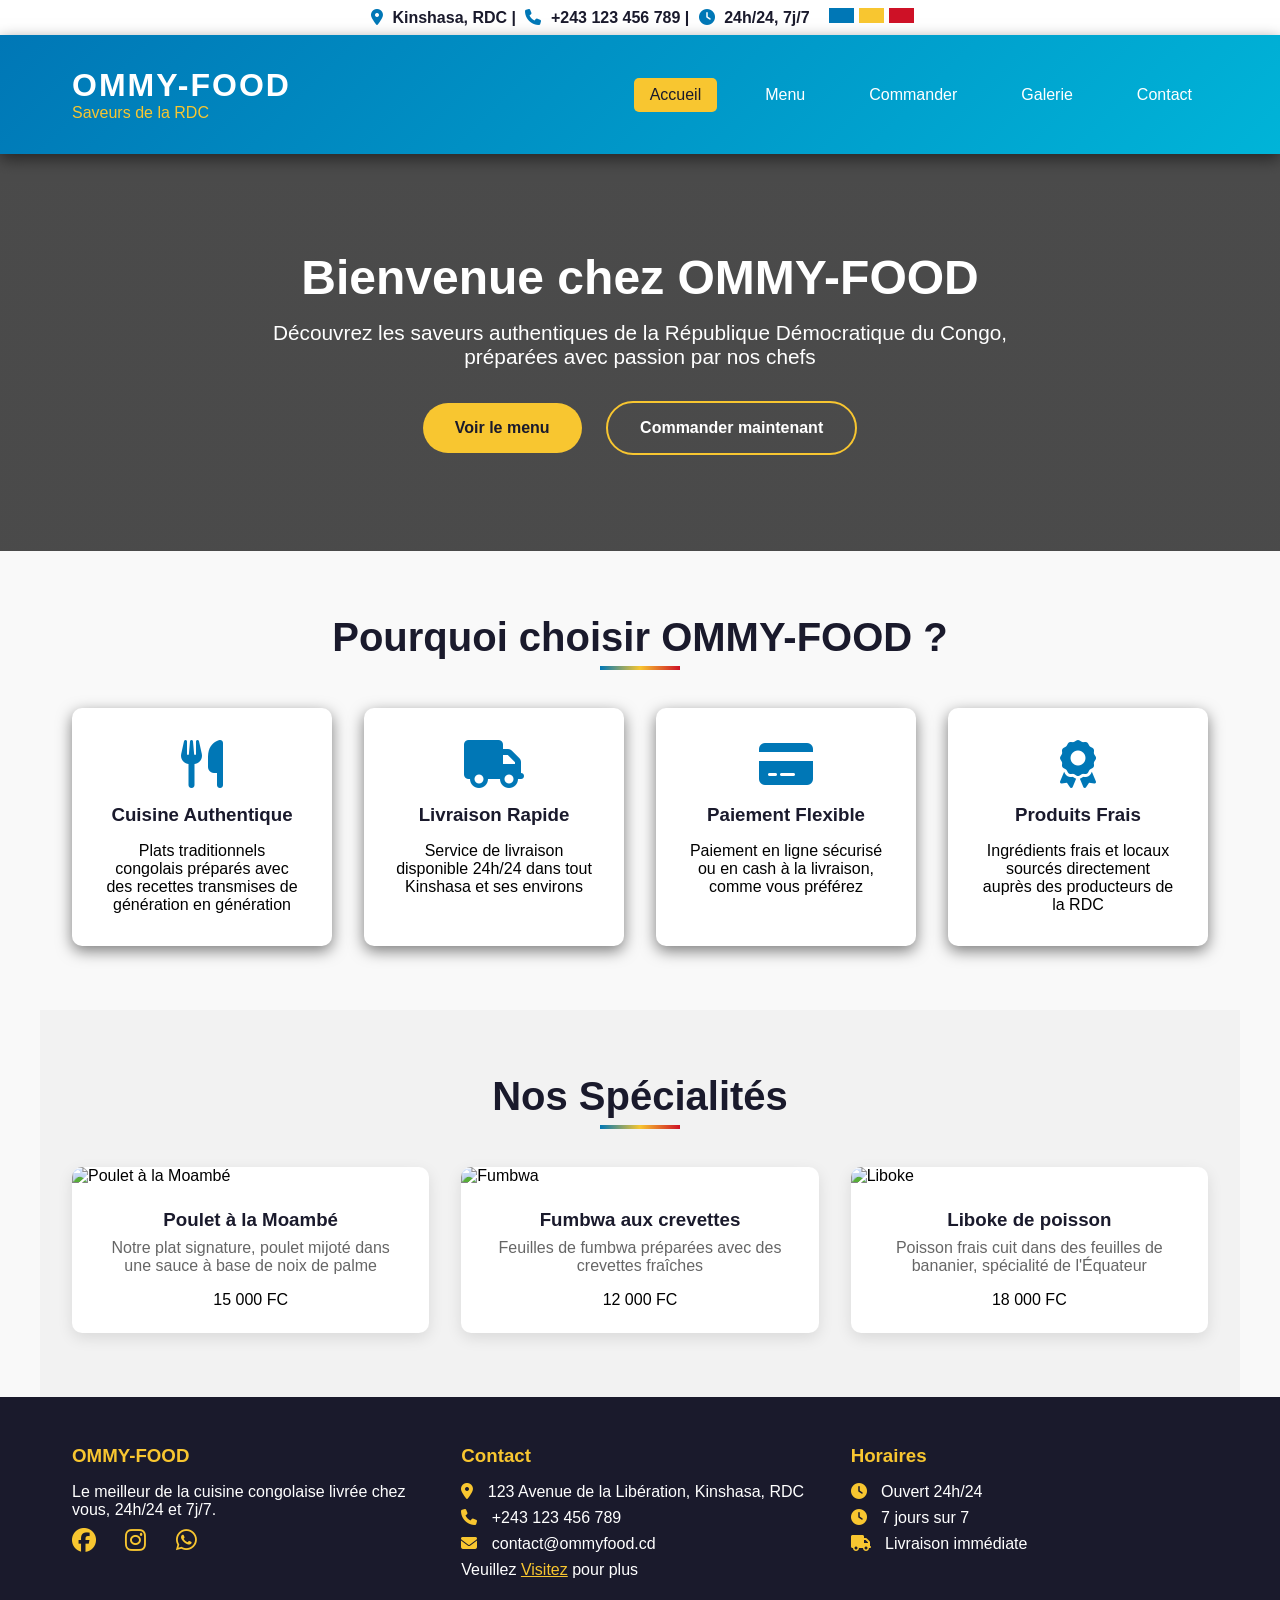
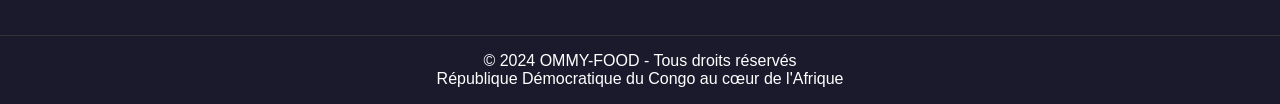
==== Front-end/html-css-js/index.html @ cc286bc5 "first commit" ====
<!DOCTYPE html>
<html lang="fr">
<head>
    <meta charset="UTF-8">
    <meta name="viewport" content="width=device-width, initial-scale=1.0">
    <title>OMMY-FOOD - Restaurant en RDC</title>
    <link rel="stylesheet" href="https://cdnjs.cloudflare.com/ajax/libs/font-awesome/6.4.0/css/all.min.css">
    <link rel="stylesheet" href="css/style.css">
</head>
<body>
    <div class="header-top">
        <i class="fas fa-map-marker-alt"></i> Kinshasa, RDC | <i class="fas fa-phone"></i> +243 123 456 789 | <i class="fas fa-clock"></i> 24h/24, 7j/7
        <div class="flag-rdc" style="display: inline-flex; margin-left: 15px;">
            <span class="blue"></span>
            <span class="yellow"></span>
            <span class="red"></span>
        </div>
    </div>
    
    <header>
        <nav>
            <div class="logo">
                <h1>OMMY-FOOD</h1>
                <span>Saveurs de la RDC</span>
            </div>
            <div class="nav-links">
                <a href="index.html" class="active">Accueil</a>
                <a href="menu.html">Menu</a>
                <a href="commande.html">Commander</a>
                <a href="galery.html">Galerie</a>
                  <a href="contact.html">Contact</a>
            </div>
        </nav>
    </header>
    
    <section class="hero">
        <h2>Bienvenue chez OMMY-FOOD</h2>
        <p>Découvrez les saveurs authentiques de la République Démocratique du Congo, préparées avec passion par nos chefs</p>
        <a href="menu.html" class="btn btn-primary">Voir le menu</a>
        <a href="commande.html" class="btn btn-secondary">Commander maintenant</a>
    </section>
    
    <section class="container">
        <div class="section-title">
            <h2>Pourquoi choisir OMMY-FOOD ?</h2>
        </div>
        <div class="features">
            <div class="feature-card">
                <i class="fas fa-utensils"></i>
                <h3>Cuisine Authentique</h3>
                <p>Plats traditionnels congolais préparés avec des recettes transmises de génération en génération</p>
            </div>
            <div class="feature-card">
                <i class="fas fa-truck"></i>
                <h3>Livraison Rapide</h3>
                <p>Service de livraison disponible 24h/24 dans tout Kinshasa et ses environs</p>
            </div>
            <div class="feature-card">
                <i class="fas fa-credit-card"></i>
                <h3>Paiement Flexible</h3>
                <p>Paiement en ligne sécurisé ou en cash à la livraison, comme vous préférez</p>
            </div>
            <div class="feature-card">
                <i class="fas fa-award"></i>
                <h3>Produits Frais</h3>
                <p>Ingrédients frais et locaux sourcés directement auprès des producteurs de la RDC</p>
            </div>
        </div>
    </section>
    
    <section class="container" style="background-color: #f2f2f2;">
        <div class="section-title">
            <h2>Nos Spécialités</h2>
        </div>
        <div class="specialties">
            <div class="specialty-item">
                <img src="https://images.unsplash.com/photo-1604329760661-e71dc83f8f26?ixlib=rb-4.0.3&auto=format&fit=crop&w=800&q=80" alt="Poulet à la Moambé">
                <div class="specialty-info">
                    <h3>Poulet à la Moambé</h3>
                    <p>Notre plat signature, poulet mijoté dans une sauce à base de noix de palme</p>
                    <div class="price">15 000 FC</div>
                </div>
            </div>
            <div class="specialty-item">
                <img src="https://images.unsplash.com/photo-1540189549336-e6e99c3679fe?w=600&auto=format&fit=crop&q=60&ixlib=rb-4.1.0&ixid=M3wxMjA3fDB8MHxzZWFyY2h8MjB8fGZvb2R8ZW58MHx8MHx8fDA%3D" alt="Fumbwa">
                <div class="specialty-info">
                    <h3>Fumbwa aux crevettes</h3>
                    <p>Feuilles de fumbwa préparées avec des crevettes fraîches</p>
                    <div class="price">12 000 FC</div>
                </div>
            </div>
            <div class="specialty-item">
                <img src="https://images.unsplash.com/photo-1546069901-ba9599a7e63c?ixlib=rb-4.0.3&auto=format&fit=crop&w=800&q=80" alt="Liboke">
                <div class="specialty-info">
                    <h3>Liboke de poisson</h3>
                    <p>Poisson frais cuit dans des feuilles de bananier, spécialité de l'Équateur</p>
                    <div class="price">18 000 FC</div>
                </div>
            </div>
        </div>
    </section>
    
    <footer>
        <div class="footer-content">
            <div class="footer-section">
                <h3>OMMY-FOOD</h3>
                <p>Le meilleur de la cuisine congolaise livrée chez vous, 24h/24 et 7j/7.</p>
                <div class="social-links">
                    <a href="#"><i class="fab fa-facebook"></i></a>
                    <a href="#"><i class="fab fa-instagram"></i></a>
                    <a href="#"><i class="fab fa-whatsapp"></i></a>
                </div>
            </div>
            <div class="footer-section">
                <h3>Contact</a></h3>
                <p><i class="fas fa-map-marker-alt"></i> 123 Avenue de la Libération, Kinshasa, RDC</p>
                <p><i class="fas fa-phone"></i> +243 123 456 789</p>
                <p><i class="fas fa-envelope"></i> contact@ommyfood.cd</p>
               <p>Veuillez <a href="contact.html"style = "color:#f8c630">Visitez</a> pour plus </p> 
            </div>
            <div class="footer-section">
                <h3>Horaires</h3>
                <p><i class="fas fa-clock"></i> Ouvert 24h/24</p>
                <p><i class="fas fa-clock"></i> 7 jours sur 7</p>
                <p><i class="fas fa-truck"></i> Livraison immédiate</p>
                
            </div>
        </div>
        <div class="copyright">
            <p>&copy; 2024 OMMY-FOOD - Tous droits réservés </p>
            <p> République Démocratique du Congo au cœur de l'Afrique</p>
        </div>
    </footer>
     <script src="js/main.js"></script>
</body>
</html>
---- Front-end/html-css-js/css/style.css ----
/* ===== VARIABLES ET RESET ===== */
:root {
    --primary-blue: #0077b6;
    --primary-yellow: #f8c630;
    --primary-red: #ce1126;
    --dark-bg: #1a1a2c;
    --light-bg: #f9f9f9;
    --text-dark: #1a1a2c;
    --text-light: #666;
    --white: #ffffff;
    --shadow: 0 5px 15px rgba(0, 0, 0, 0.5);
    --transition: all 0.3s ease;
}

* {
    margin: 0;
    padding: 0;
    box-sizing: border-box;
    font-family: 'Segoe UI', Tahoma, Geneva, Verdana, sans-serif;
}

body {
    background-color: var(--light-bg);
}

/* ===== HEADER ET NAVIGATION ===== */
.header-top {
    background-color: var(--white);
    color: var(--text-dark);
    text-align: center;
    padding: 0.5rem;
    font-weight: bold;
}

.header-top i {
    margin: 0 5px;
    color: var(--primary-blue);
}

header {
    background: linear-gradient(135deg, var(--primary-blue), #00b4d8);
    color: var(--white);
    padding: 1rem 0;
    box-shadow: var(--shadow);
}

nav {
    display: flex;
    justify-content: space-between;
    align-items: center;
    max-width: 1200px;
    margin: 0 auto;
    padding: 1rem 2rem;
}

.logo h1 {
    font-size: 2rem;
    font-weight: 700;
    letter-spacing: 2px;
}

.logo span {
    color: var(--primary-yellow);
    font-size: 1rem;
    display: block;
}

.nav-links {
    display: flex;
    gap: 2rem;
}

.nav-links a {
    color: var(--white);
    text-decoration: none;
    font-weight: 500;
    padding: 0.5rem 1rem;
    border-radius: 5px;
    transition: var(--transition);
}

.nav-links a:hover, .nav-links a.active {
    background-color: var(--primary-yellow);
    color: var(--text-dark);
}

/* ===== DRAPEAU RDC ===== */
.flag-rdc {
    display: inline-flex;
    gap: 5px;
    align-items: center;
    margin-left: 15px;
}

.flag-rdc span {
    width: 25px;
    height: 15px;
}

.blue { background-color: var(--primary-blue); }
.yellow { background-color: var(--primary-yellow); }
.red { background-color: var(--primary-red); }

  /* Hero Section */
        .hero {
            background: linear-gradient(rgba(0,0,0,0.7), rgba(0,0,0,0.7)), url('https://images.unsplash.com/photo-1517248135467-4c7edcad34c4?ixlib=rb-4.0.3&auto=format&fit=crop&w=1350&q=80');
            background-size: cover;
            background-position: center;
            color: white;
            text-align: center;
            padding: 6rem 2rem;
        }
        
        .hero h2 {
            font-size: 3rem;
            margin-bottom: 1rem;
        }
        
        .hero p {
            font-size: 1.3rem;
            max-width: 800px;
            margin: 0 auto 2rem;
        }

/* ===== COMPOSANTS COMMUNS ===== */
.container {
    max-width: 1200px;
    margin: 0 auto;
    padding: 4rem 2rem;
}

.section-title {
    text-align: center;
    margin-bottom: 3rem;
}

.section-title h2 {
    font-size: 2.5rem;
    color: var(--text-dark);
    position: relative;
    display: inline-block;
}

.section-title h2:after {
    content: '';
    position: absolute;
    bottom: -10px;
    left: 50%;
    transform: translateX(-50%);
    width: 80px;
    height: 4px;
    background: linear-gradient(90deg, var(--primary-blue), var(--primary-yellow), var(--primary-red));
}

.btn {
    display: inline-block;
    padding: 1rem 2rem;
    border-radius: 50px;
    text-decoration: none;
    font-weight: 600;
    transition: var(--transition);
    margin: 0 10px;
    border: none;
    cursor: pointer;
}

.btn-primary {
    background-color: var(--primary-yellow);
    color: var(--text-dark);
}

.btn-secondary {
    background-color: transparent;
    color: var(--white);
    border: 2px solid var(--primary-yellow);
}

.btn:hover {
    transform: translateY(-3px);
    box-shadow: var(--shadow);
}

/* ===== PAGE HEADER ===== */
.page-header {
    background: linear-gradient(rgba(0,0,0,0.6), rgba(0,0,0,0.6)), url('https://images.unsplash.com/photo-1414235077428-338989a2e8c0?ixlib=rb-4.0.3&auto=format&fit=crop&w=1350&q=80');
    background-size: cover;
    background-position: center;
    color: var(--white);
    text-align: center;
    padding: 4rem 2rem;
}

.page-header h2 {
    font-size: 2.5rem;
    margin-bottom: 1rem;
}

/* ===== FEATURES ===== */
.features {
    display: grid;
    grid-template-columns: repeat(auto-fit, minmax(250px, 1fr));
    gap: 2rem;
    margin-top: 3rem;
}

.feature-card {
    text-align: center;
    padding: 2rem;
    background: var(--white);
    border-radius: 10px;
    box-shadow: var(--shadow);
    transition: var(--transition);
}

.feature-card:hover {
    transform: translateY(-10px);
}

.feature-card i {
    font-size: 3rem;
    color: var(--primary-blue);
    margin-bottom: 1rem;
}

.feature-card h3 {
    margin-bottom: 1rem;
    color: var(--text-dark);
}

  /* Specialités */
        .specialties {
            display: grid;
            grid-template-columns: repeat(auto-fit, minmax(300px, 1fr));
            gap: 2rem;
        }
        
        .specialty-item {
            background: white;
            border-radius: 10px;
            overflow: hidden;
            box-shadow: 0 5px 15px rgba(0,0,0,0.1);
            transition: transform 0.3s;
        }
        
        .specialty-item:hover {
            transform: translateY(-5px);
        }
        
        .specialty-item img {
            width: 100%;
            height: 200px;
            object-fit: cover;
        }
        
        .specialty-info {
            padding: 1.5rem;
            text-align: center;
        }
        
        .specialty-info h3 {
            margin-bottom: 0.5rem;
            color: #1a1a2c;
        }
        
        .specialty-info p {
            color: #666;
            margin-bottom: 1rem;
        }

/* ===== FOOTER ===== */
footer {
    background-color: var(--dark-bg);
    color: var(--white);
    padding: 3rem 0 1rem;
}


.footer-content {
    max-width: 1200px;
    margin: 0 auto;
    padding: 0 2rem;
    display: grid;
    grid-template-columns: repeat(auto-fit, minmax(250px, 1fr));
    gap: 2rem;
}

.footer-section h3 {
    margin-bottom: 1rem;
    color: var(--primary-yellow);
}

.footer-section p  {
  margin-bottom: 0.5rem;
  
}

.footer-section i {
    margin-right: 10px;
    color: var(--primary-yellow);
}


.social-links a {
    color: var(--white);
    font-size: 1.5rem;
    margin-right: 15px;
    transition: var(--transition);
}

.social-links a:hover {
    color: var(--primary-yellow);
}

.copyright {
    text-align: center;
    margin-top: 3rem;
    padding-top: 1rem;
    border-top: 1px solid #333;
}

/* ===== RESPONSIVE ===== */
@media (max-width: 768px) {
    nav {
        flex-direction: column;
        gap: 1rem;
    }
    
    .nav-links {
        flex-wrap: wrap;
        justify-content: center;
    }
    
    .hero h2 {
        font-size: 2rem;
    }
    
    .page-header h2 {
        font-size: 2rem;
    }
}
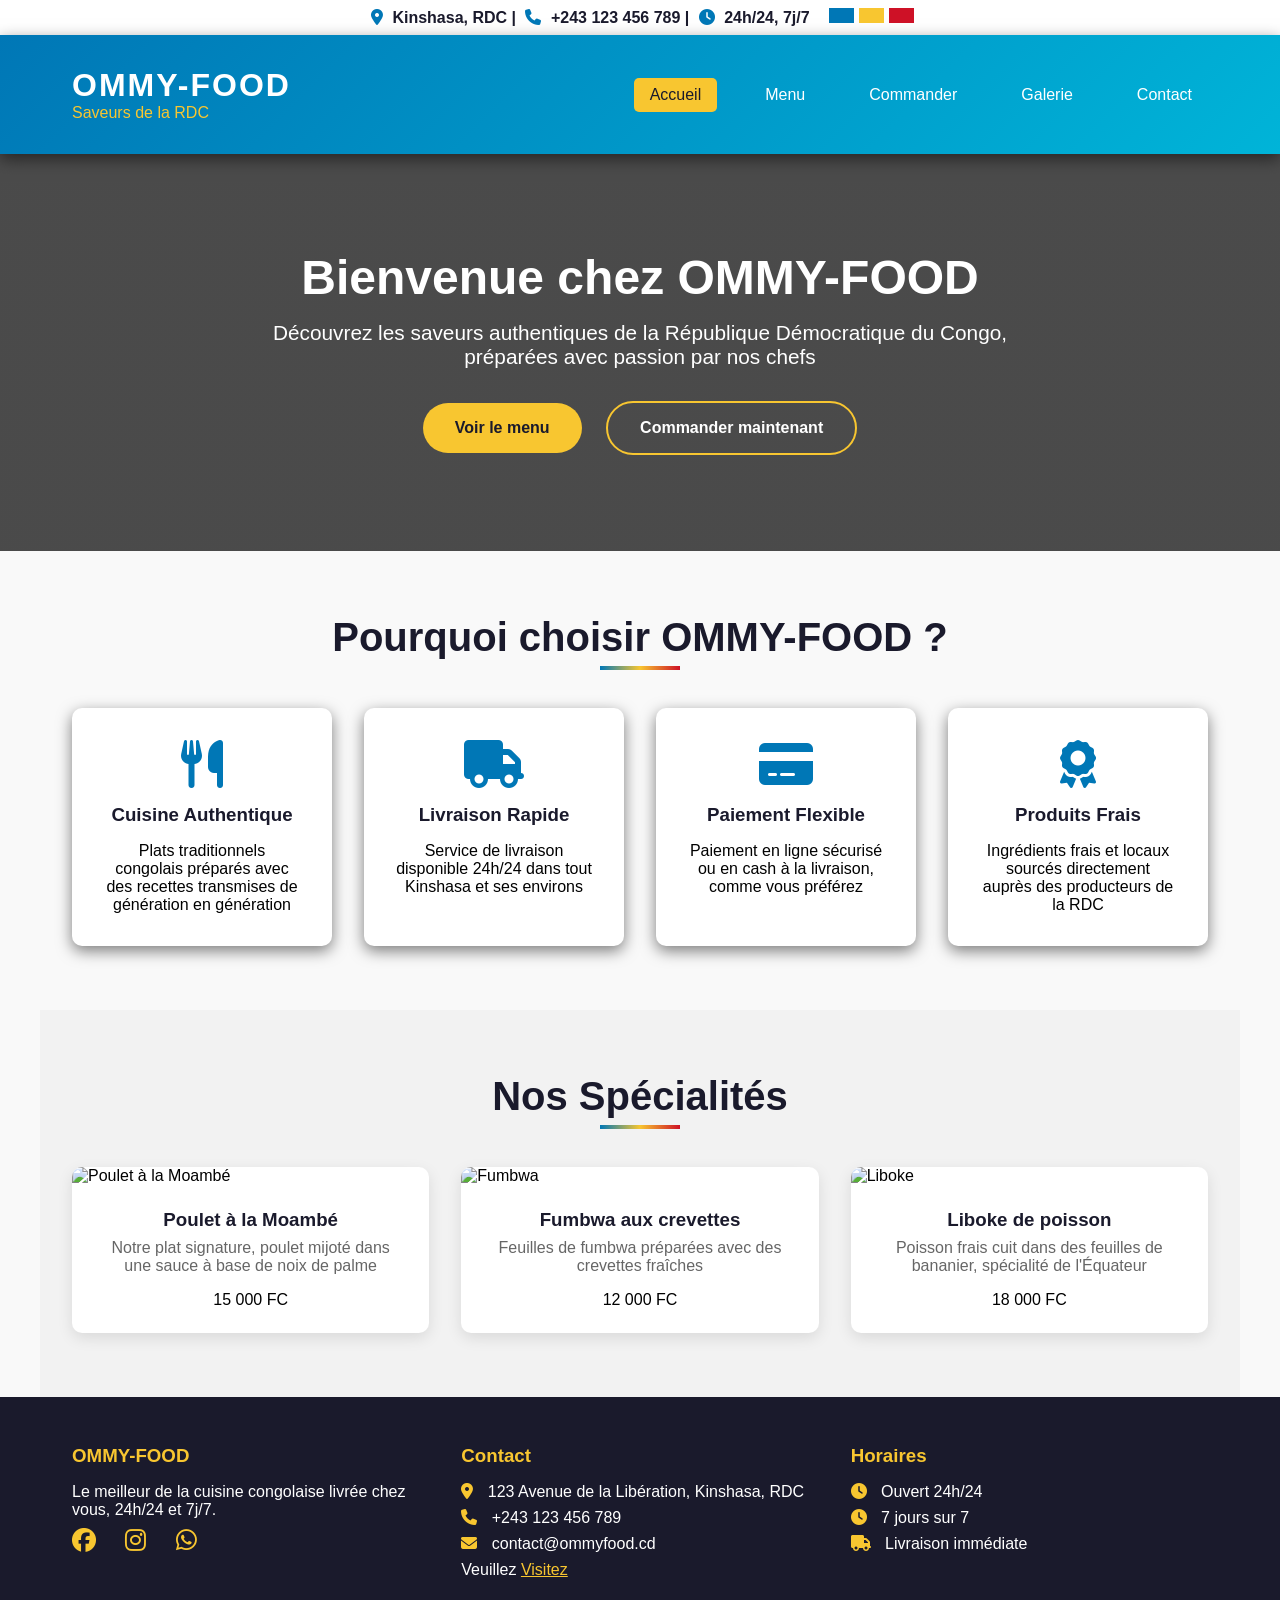
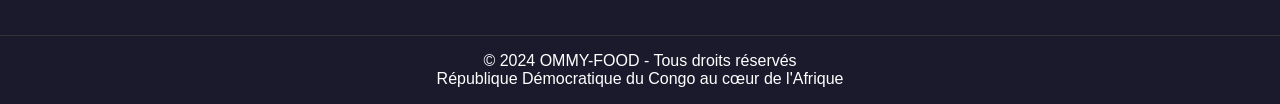
==== commit d1e086e8: "Mise à jour du site OMMY-FOOD" ====
--- a/Front-end/html-css-js/index.html
+++ b/Front-end/html-css-js/index.html
@@ -116,7 +116,7 @@
                 <p><i class="fas fa-map-marker-alt"></i> 123 Avenue de la Libération, Kinshasa, RDC</p>
                 <p><i class="fas fa-phone"></i> +243 123 456 789</p>
                 <p><i class="fas fa-envelope"></i> contact@ommyfood.cd</p>
-               <p>Veuillez <a href="contact.html"style = "color:#f8c630">Visitez</a> pour plus </p> 
+               <p>Veuillez <a href="contact.html"style = "color:#f8c630">Visitez</a></p> 
             </div>
             <div class="footer-section">
                 <h3>Horaires</h3>
